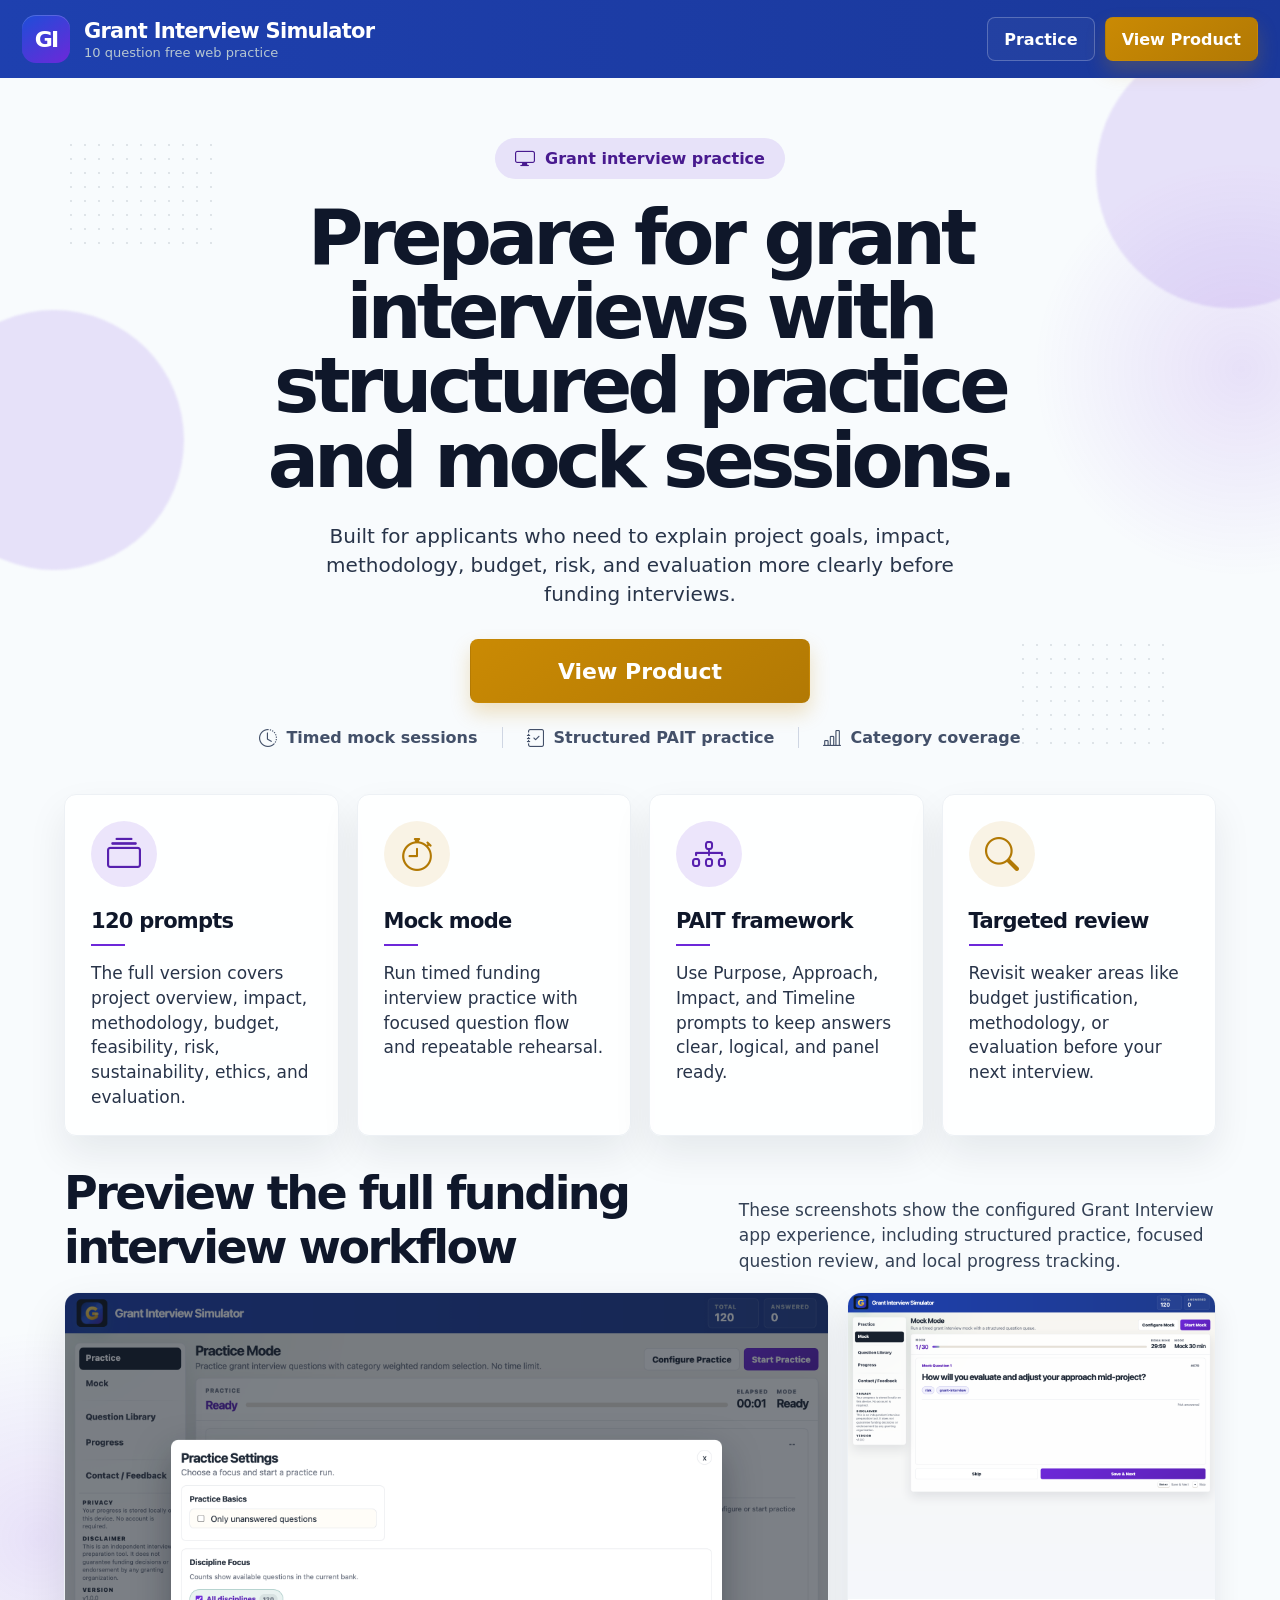
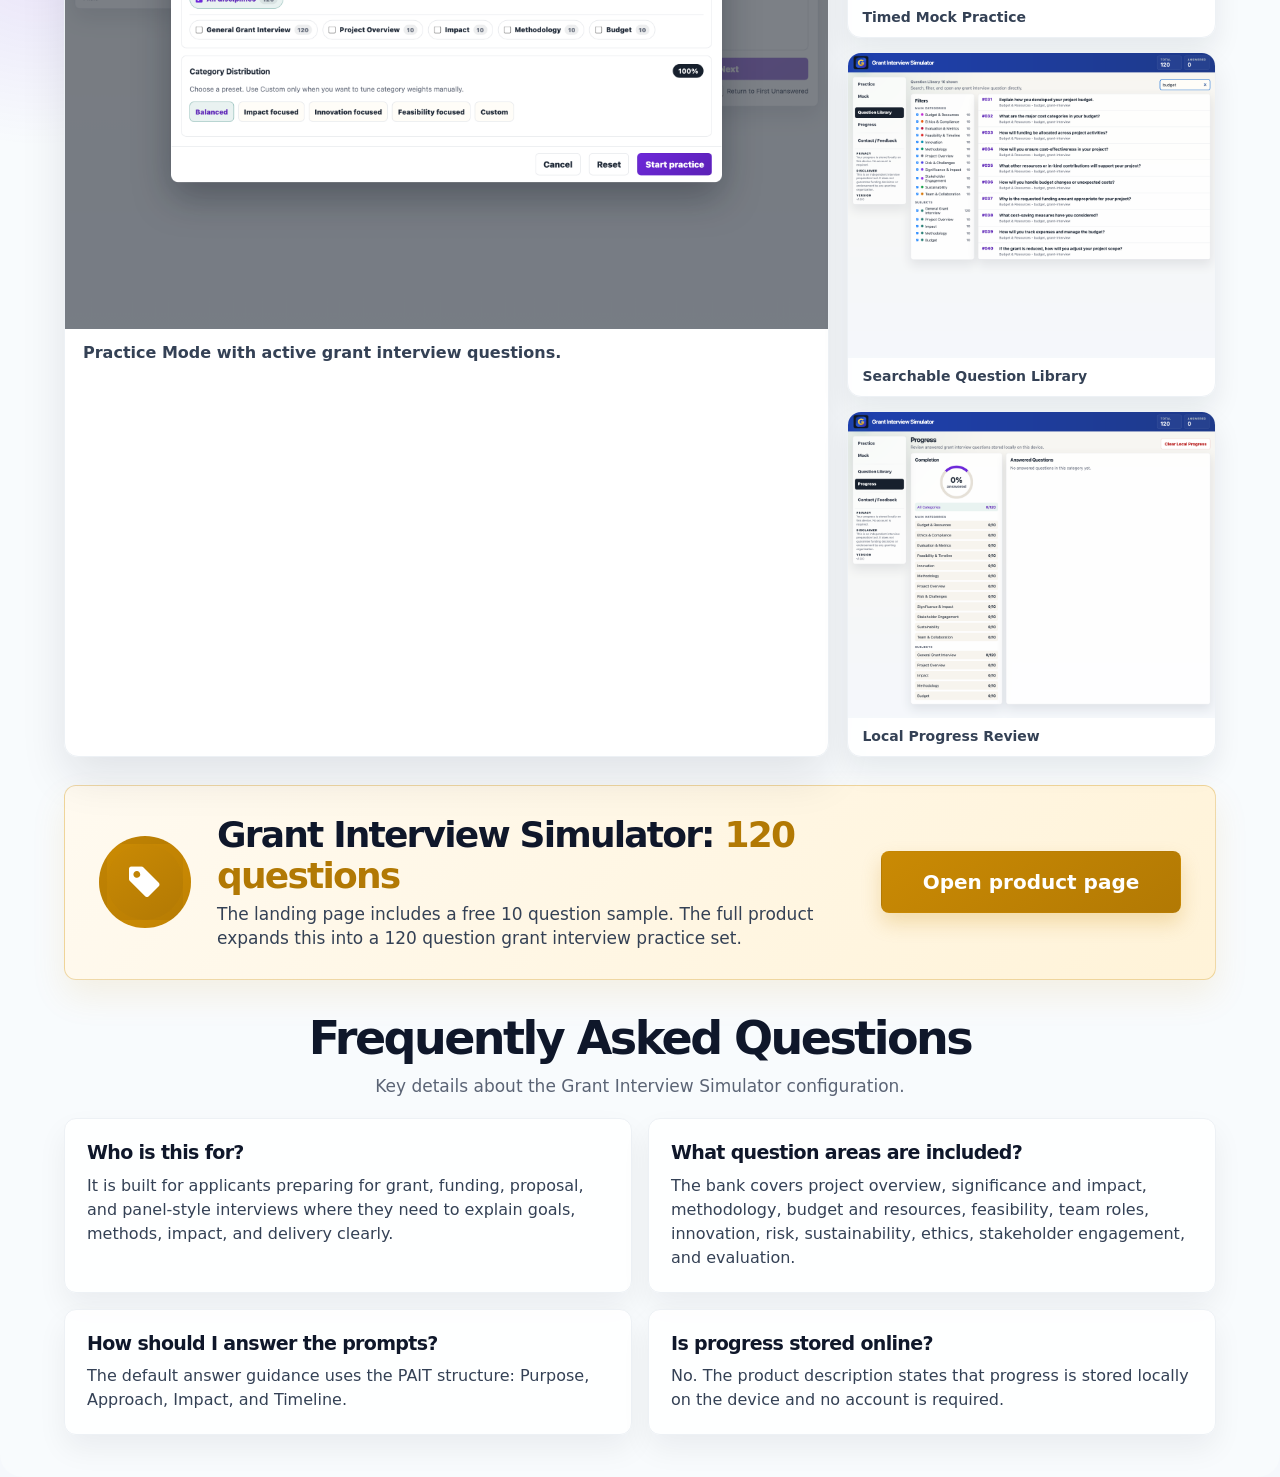
==== preview.html @ ff2d54c9 "init repo" ====
<!DOCTYPE html>
<html lang="en">
<head>
  <meta charset="UTF-8">
  <meta name="viewport" content="width=device-width, initial-scale=1.0">
  <link rel="stylesheet" href="https://cdn.jsdelivr.net/npm/bootstrap-icons@1.13.1/font/bootstrap-icons.min.css">
  <title>Grant Interview Simulator | Full Version Preview</title>
  <meta name="description" content="Preview the full Grant Interview Simulator with structured practice, category-based review, and broader funding interview coverage.">
  <link rel="canonical" href="https://example.com/grant-interview-simulator/preview.html">

  <meta property="og:title" content="Grant Interview Simulator Full Version">
  <meta property="og:description" content="See the grant interview practice product built for funding, proposal, and panel interview preparation.">
  <meta property="og:type" content="website">
  <meta property="og:url" content="https://example.com/grant-interview-simulator/preview.html">
  <meta property="og:image" content="https://example.com/grant-interview-simulator/preview-assets/practice-session.png">

  <meta name="twitter:card" content="summary_large_image">
  <meta name="twitter:title" content="Grant Interview Simulator Full Version">
  <meta name="twitter:description" content="Structured grant interview preparation with category coverage, question review, and repeatable mock practice.">
  <meta name="twitter:image" content="https://example.com/grant-interview-simulator/preview-assets/practice-session.png">

  <link rel="stylesheet" href="styles.css">

  <link rel="icon" href="favicon_io/favicon.ico" sizes="any">
  <link rel="icon" type="image/png" sizes="32x32" href="favicon_io/favicon-32x32.png">
  <link rel="icon" type="image/png" sizes="16x16" href="favicon_io/favicon-16x16.png">
  <link rel="apple-touch-icon" sizes="180x180" href="favicon_io/apple-touch-icon.png">
  <link rel="manifest" href="favicon_io/site.webmanifest">
  <meta name="theme-color" content="#1e40af">

  <script type="application/ld+json">
  {
    "@context": "https://schema.org",
    "@type": "SoftwareApplication",
    "name": "Grant Interview Simulator",
    "applicationCategory": "EducationalApplication",
    "operatingSystem": "Web, macOS, Windows",
    "description": "Preview the full Grant Interview Simulator with structured practice, category-based review, and broader funding interview coverage.",
    "url": "https://example.com/grant-interview-simulator/preview.html",
    "offers": {
      "@type": "Offer",
      "price": "0.00",
      "priceCurrency": "USD"
    }
  }
  </script>
</head>
<body data-page="preview">
  <div class="waitlist-page">
  <header class="topbar">
    <a class="brand" href="index.html" aria-label="Grant Interview Simulator">
      <span class="brand-mark">GI</span>
      <span>
        <strong>Grant Interview Simulator</strong>
        <small>10 question free web practice</small>
      </span>
    </a>

    <nav class="top-actions" aria-label="Primary navigation">
      <a class="button button-ghost" href="index.html">Practice</a>
      <a class="button button-warm" href="https://example.com/grant-interview-simulator">View Product</a>
    </nav>
  </header>

    <main class="waitlist-shell">
      <section class="waitlist-landing-hero" aria-label="Full version preview">
        <div class="hero-dot-field hero-dot-left" aria-hidden="true"></div>
        <div class="hero-dot-field hero-dot-right" aria-hidden="true"></div>
        <div class="hero-glow hero-glow-left" aria-hidden="true"></div>
        <div class="hero-glow hero-glow-right" aria-hidden="true"></div>

        <span class="client-badge">
          <i class="bi bi-display" aria-hidden="true"></i>
          Grant interview practice
        </span>

        <h1>Prepare for grant interviews with structured practice and mock sessions.</h1>
        <p>Built for applicants who need to explain project goals, impact, methodology, budget, risk, and evaluation more clearly before funding interviews.</p>

        <a class="button button-warm hero-cta" href="https://example.com/grant-interview-simulator">View Product</a>

        <div class="trust-row" aria-label="Product highlights">
          
          <span><i class="bi bi-clock-history" aria-hidden="true"></i> Timed mock sessions</span>
          <span><i class="bi bi-journal-check" aria-hidden="true"></i> Structured PAIT practice</span>
          <span><i class="bi bi-bar-chart-line" aria-hidden="true"></i> Category coverage</span>
        </div>
      </section>

      <section class="waitlist-feature-grid" aria-label="Full version features">
        
        <article class="waitlist-feature-card">
          <span class="feature-icon teal" aria-hidden="true">
            <i class="bi bi-collection"></i>
          </span>
          <h2>120 prompts</h2>
          <p>The full version covers project overview, impact, methodology, budget, feasibility, risk, sustainability, ethics, and evaluation.</p>
        </article>
        <article class="waitlist-feature-card">
          <span class="feature-icon gold" aria-hidden="true">
            <i class="bi bi-stopwatch"></i>
          </span>
          <h2>Mock mode</h2>
          <p>Run timed funding interview practice with focused question flow and repeatable rehearsal.</p>
        </article>
        <article class="waitlist-feature-card">
          <span class="feature-icon teal" aria-hidden="true">
            <i class="bi bi-diagram-3"></i>
          </span>
          <h2>PAIT framework</h2>
          <p>Use Purpose, Approach, Impact, and Timeline prompts to keep answers clear, logical, and panel ready.</p>
        </article>
        <article class="waitlist-feature-card">
          <span class="feature-icon gold" aria-hidden="true">
            <i class="bi bi-search"></i>
          </span>
          <h2>Targeted review</h2>
          <p>Revisit weaker areas like budget justification, methodology, or evaluation before your next interview.</p>
        </article>
      </section>

      <section class="product-preview-section" aria-label="Full version screenshots">
        <div class="preview-copy">
          <h2>Preview the full funding interview workflow</h2>
          <p>These screenshots show the configured Grant Interview app experience, including structured practice, focused question review, and local progress tracking.</p>
        </div>

        <div class="preview-showcase">
          <figure class="preview-main">
            <img src="preview-assets/practice-session.png" alt="Grant Interview Simulator practice mode showing a live funding interview question and answer guidance." loading="lazy">
            <figcaption>Practice Mode with active grant interview questions.</figcaption>
          </figure>

          <div class="preview-thumbs" aria-label="Additional full version screenshots">
            
            <figure>
              <img src="preview-assets/mock-configuration.png" alt="Grant Interview Simulator mock view showing structured timed practice." loading="lazy">
              <figcaption>Timed Mock Practice</figcaption>
            </figure>
            <figure>
              <img src="preview-assets/question-library.png" alt="Grant Interview Simulator question library filtered to budget questions." loading="lazy">
              <figcaption>Searchable Question Library</figcaption>
            </figure>
            <figure>
              <img src="preview-assets/progress-review.png" alt="Grant Interview Simulator progress page showing answered questions and category completion." loading="lazy">
              <figcaption>Local Progress Review</figcaption>
            </figure>
          </div>
        </div>
      </section>

      <section class="early-access-band" aria-label="Full version purchase">
        <div class="price-badge" aria-hidden="true">
          <i class="bi bi-tag-fill"></i>
        </div>

        <div>
          <h2>Grant Interview Simulator: <span>120 questions</span></h2>
          <p>The landing page includes a free 10 question sample. The full product expands this into a 120 question grant interview practice set.</p>
        </div>

        <a class="button button-warm price-cta" href="https://example.com/grant-interview-simulator">Open product page</a>
      </section>

      <section class="faq-section" aria-label="Frequently asked questions">
        <div class="faq-header">
          <h2>Frequently Asked Questions</h2>
          <p>Key details about the Grant Interview Simulator configuration.</p>
        </div>

        <div class="faq-grid">
          
          <article class="faq-card">
            <h3>Who is this for?</h3>
            <p>It is built for applicants preparing for grant, funding, proposal, and panel-style interviews where they need to explain goals, methods, impact, and delivery clearly.</p>
          </article>
          <article class="faq-card">
            <h3>What question areas are included?</h3>
            <p>The bank covers project overview, significance and impact, methodology, budget and resources, feasibility, team roles, innovation, risk, sustainability, ethics, stakeholder engagement, and evaluation.</p>
          </article>
          <article class="faq-card">
            <h3>How should I answer the prompts?</h3>
            <p>The default answer guidance uses the PAIT structure: Purpose, Approach, Impact, and Timeline.</p>
          </article>
          <article class="faq-card">
            <h3>Is progress stored online?</h3>
            <p>No. The product description states that progress is stored locally on the device and no account is required.</p>
          </article>
        </div>
      </section>
    </main>
  </div>
</body>
</html>
---- styles.css ----
:root {
  --bg: #f5f8fc;
  --surface: #ffffff;
  --panel: #ffffff;
  --ink: #0f172a;
  --muted: #5b6475;
  --line: #d9dee8;
  --nav: #1e40af;
  --nav-2: #1a389a;
  --accent: #6d28d9;
  --accent-strong: #481a8f;
  --accent-deep: #5720ae;
  --warm: #ca8a04;
  --warm-strong: #b27904;
  --warm-hover: #ca8a04;
  --warm-deep: #916303;
  --shadow: 0 22px 55px rgba(15, 23, 42, 0.08);
  --brand-gradient-start: #1d4ed8;
  --brand-gradient-end: #6d28d9;
  --progress-end: rgba(109, 40, 217, 0.45);
  --hero-accent-soft: rgba(109, 40, 217, 0.12);
  --hero-warm-soft: rgba(202, 138, 4, 0.1);
  --warm-shadow: rgba(202, 138, 4, 0.24);
  --warm-shadow-soft: rgba(202, 138, 4, 0.1);
  --warm-border: rgba(202, 138, 4, 0.3);
  --warm-ring: rgba(202, 138, 4, 0.18);
  --soft-warm-surface: #fffaf0;
  --soft-warm-surface-deep: #fff3d8;
  --note-surface: #fff7e6;
  --note-ink: #7b4c18;
  --preview-bg: #f8fbfd;
}

* {
  box-sizing: border-box;
}

html {
  scroll-behavior: smooth;
}

body {
  background:
    radial-gradient(circle at top left, var(--hero-accent-soft), transparent 34rem),
    radial-gradient(circle at top right, var(--hero-warm-soft), transparent 30rem),
    var(--bg);
  color: var(--ink);
  font-family: Inter, ui-sans-serif, system-ui, -apple-system, BlinkMacSystemFont, "Segoe UI", sans-serif;
  margin: 0;
}

a {
  color: inherit;
  text-decoration: none;
}

button,
input,
select {
  font: inherit;
}

h1,
h2,
h3,
p {
  margin-top: 0;
}

.topbar {
  align-items: center;
  background: linear-gradient(90deg, var(--nav), var(--nav-2));
  color: #fff;
  display: flex;
  gap: 24px;
  min-height: 78px;
  padding: 12px 22px;
  position: sticky;
  top: 0;
  z-index: 10;
}

.brand {
  align-items: center;
  display: inline-flex;
  gap: 14px;
  min-width: 0;
}

.brand-mark {
  align-items: center;
  background: linear-gradient(145deg, var(--brand-gradient-start), var(--brand-gradient-end));
  border-radius: 14px;
  box-shadow: inset 0 1px 0 rgba(255, 255, 255, 0.18);
  color: #ffffff;
  display: inline-flex;
  font-size: 22px;
  font-weight: 900;
  height: 48px;
  justify-content: center;
  letter-spacing: -0.08em;
  width: 48px;
}

.brand strong {
  display: block;
  font-size: 21px;
  letter-spacing: -0.035em;
}

.brand small {
  color: #b7c7d1;
  display: block;
  font-size: 13px;
  margin-top: 2px;
}

.top-actions {
  align-items: center;
  display: flex;
  gap: 10px;
  margin-left: auto;
}

.button {
  align-items: center;
  border: 1px solid transparent;
  border-radius: 8px;
  cursor: pointer;
  display: inline-flex;
  font-weight: 850;
  justify-content: center;
  min-height: 44px;
  padding: 10px 16px;
}

.button-primary {
  background: var(--accent);
  color: #fff;
}

.button-primary:hover {
  background: var(--accent-strong);
}

.button-warm {
  background: linear-gradient(145deg, var(--warm), var(--warm-strong));
  box-shadow: 0 10px 20px var(--warm-shadow);
  color: #fff;
}

.button-warm:hover {
  background: linear-gradient(145deg, var(--warm-hover), var(--warm-deep));
}

.button-outline,
.button-secondary {
  background: var(--soft-warm-surface);
  border-color: var(--line);
  color: var(--ink);
}

.button-ghost {
  background: rgba(255, 255, 255, 0.04);
  border-color: rgba(255, 255, 255, 0.24);
  color: #fff;
}

.button:disabled {
  cursor: default;
  opacity: 0.52;
}

.full-width {
  width: 100%;
}

.page-shell {
  margin: 0 auto;
  max-width: 1480px;
  padding: 22px;
}

.practice-card,
.side-card,
.waitlist-hero,
.feature-card {
  background: rgba(255, 255, 255, 0.86);
  border: 1px solid var(--line);
  border-radius: 10px;
  box-shadow: var(--shadow);
}

.eyebrow {
  color: var(--warm-strong);
  display: block;
  font-size: 12px;
  font-weight: 900;
  letter-spacing: 0.08em;
  margin: 0 0 10px;
  text-transform: uppercase;
}

.practice-layout {
  display: grid;
  gap: 18px;
  grid-template-columns: minmax(0, 1fr) 380px;
}

.practice-card {
  display: grid;
  grid-template-rows: auto minmax(420px, 1fr) auto;
  min-height: 610px;
  overflow: hidden;
}

.session-bar {
  align-items: center;
  border-bottom: 1px solid var(--line);
  display: grid;
  gap: 18px;
  grid-template-columns: minmax(260px, 1fr) auto auto;
  padding: 18px 22px;
}

.metric span {
  color: var(--muted);
  display: block;
  font-size: 11px;
  font-weight: 900;
  letter-spacing: 0.08em;
  margin-bottom: 4px;
  text-transform: uppercase;
}

.metric strong {
  display: block;
  font-size: 24px;
  letter-spacing: -0.04em;
}

.progress-metric {
  display: grid;
  gap: 8px 16px;
  grid-template-columns: auto minmax(120px, 1fr);
}

.progress-metric span {
  grid-column: 1 / -1;
}

.progress-metric strong {
  color: var(--accent-strong);
}

.progress-track {
  align-self: center;
  background: #e6eaf1;
  border-radius: 999px;
  height: 8px;
  overflow: hidden;
}

.progress-fill {
  background: linear-gradient(90deg, var(--accent), var(--progress-end));
  border-radius: inherit;
  height: 100%;
  width: 0;
}

.question-panel {
  border: 1px solid var(--line);
  border-radius: 9px;
  display: grid;
  grid-template-rows: auto auto auto minmax(0, 1fr) auto;
  margin: 18px 22px;
  min-height: 0;
  padding: 24px;
}

.question-meta,
.question-footer {
  align-items: center;
  color: var(--muted);
  display: flex;
  font-size: 13px;
  font-weight: 800;
  gap: 12px;
  justify-content: space-between;
}

.question-meta span:first-child {
  color: var(--accent-strong);
}

.question-panel h1 {
  font-size: clamp(28px, 3vw, 42px);
  letter-spacing: -0.05em;
  line-height: 1.08;
  margin: 18px 0;
}

.question-note {
  background: var(--note-surface);
  border-left: 4px solid var(--warm);
  border-radius: 6px;
  color: var(--note-ink);
  padding: 10px 12px;
}

.tag-list {
  display: flex;
  flex-wrap: wrap;
  gap: 8px;
  margin-bottom: 18px;
}

.tag-chip {
  --chip-color: var(--accent);
  background: color-mix(in srgb, var(--chip-color) 8%, white);
  border: 1px solid color-mix(in srgb, var(--chip-color) 28%, var(--line));
  border-radius: 999px;
  color: color-mix(in srgb, var(--chip-color) 68%, black);
  font-size: 13px;
  font-weight: 800;
  padding: 6px 11px;
}

.answer-angle {
  border-top: 1px solid var(--line);
  margin-top: 14px;
  padding-top: 16px;
}

.answer-angle h2 {
  color: var(--accent-strong);
  font-size: 15px;
  margin-bottom: 8px;
}

.answer-angle ul {
  color: #343b46;
  line-height: 1.5;
  margin-bottom: 0;
  padding-left: 20px;
}

.question-footer {
  border-top: 1px solid var(--line);
  padding-top: 12px;
}

.practice-controls {
  display: grid;
  gap: 12px;
  grid-template-columns: 1fr 1fr 1.2fr;
  padding: 0 22px 22px;
}

.side-stack {
  display: grid;
  gap: 14px;
}

.side-card {
  padding: 20px;
}

.side-card h2,
.feature-card h2 {
  font-size: 20px;
  letter-spacing: -0.035em;
  margin-bottom: 14px;
}

.distribution-list {
  display: grid;
  gap: 10px;
}

.distribution-row {
  align-items: center;
  display: grid;
  gap: 10px;
  grid-template-columns: 10px minmax(0, 1fr) auto;
}

.category-dot {
  background: var(--category-color);
  border-radius: 999px;
  height: 10px;
  width: 10px;
}

.distribution-row span:nth-child(2) {
  color: #303846;
  font-weight: 750;
}

.marked-list {
  color: var(--muted);
  display: grid;
  gap: 8px;
}

.marked-item {
  background: #fff;
  border: 1px solid var(--line);
  border-radius: 8px;
  padding: 10px;
}

.marked-item strong {
  color: var(--accent-strong);
  display: block;
  margin-bottom: 4px;
}

.full-card {
  background: linear-gradient(180deg, var(--soft-warm-surface), var(--soft-warm-surface-deep));
}

.footer-note {
  color: var(--muted);
  font-size: 13px;
  padding: 8px 22px 24px;
  text-align: center;
}

.waitlist-page {
  background:
    radial-gradient(circle at 3% 50%, var(--hero-accent-soft), transparent 13rem),
    radial-gradient(circle at 97% 12%, var(--hero-accent-soft), transparent 13rem),
    var(--preview-bg);
  border-radius: 0 0 22px 22px;
  min-height: 100vh;
  overflow: hidden;
}

.waitlist-shell {
  margin: 0 auto;
  max-width: 1320px;
  padding: 52px clamp(22px, 5vw, 66px) 42px;
  position: relative;
}

.waitlist-landing-hero {
  display: grid;
  justify-items: center;
  padding: 8px 0 38px;
  position: relative;
  text-align: center;
}

.hero-dot-field {
  background-image: radial-gradient(rgba(71, 85, 105, 0.22) 1px, transparent 1px);
  background-size: 14px 14px;
  height: 112px;
  opacity: 0.65;
  pointer-events: none;
  position: absolute;
  width: 150px;
}

.hero-dot-left {
  left: 0;
  top: 8px;
}

.hero-dot-right {
  bottom: 36px;
  right: 50px;
}

.hero-glow {
  background: var(--hero-accent-soft);
  border-radius: 999px;
  filter: blur(1px);
  pointer-events: none;
  position: absolute;
}

.hero-glow-left {
  height: 260px;
  left: -140px;
  top: 180px;
  width: 260px;
}

.hero-glow-right {
  height: 270px;
  right: -150px;
  top: -92px;
  width: 270px;
}

.client-badge {
  align-items: center;
  background: var(--hero-accent-soft);
  border-radius: 999px;
  color: var(--accent-strong);
  display: inline-flex;
  font-weight: 900;
  gap: 10px;
  margin-bottom: 22px;
  padding: 10px 20px;
}

.client-badge .bi {
  font-size: 20px;
  line-height: 1;
}

.waitlist-landing-hero h1 {
  font-size: clamp(42px, 6vw, 76px);
  letter-spacing: -0.065em;
  line-height: 0.98;
  margin: 0 auto 24px;
  max-width: 780px;
}

.waitlist-landing-hero p {
  color: #283449;
  font-size: 20px;
  line-height: 1.45;
  margin: 0 auto 30px;
  max-width: 650px;
}

.hero-cta {
  font-size: 22px;
  min-height: 64px;
  min-width: 340px;
}

.trust-row {
  align-items: center;
  color: #435069;
  display: flex;
  flex-wrap: wrap;
  font-weight: 750;
  gap: 0;
  justify-content: center;
  margin-top: 24px;
}

.trust-row span {
  align-items: center;
  display: inline-flex;
  gap: 9px;
  padding: 0 24px;
}

.trust-row .bi {
  font-size: 18px;
}

.trust-row span + span {
  border-left: 1px solid #cfd6e3;
}

.waitlist-feature-grid {
  display: grid;
  gap: 18px;
  grid-template-columns: repeat(4, minmax(0, 1fr));
  margin-top: 8px;
}

.waitlist-feature-card {
  background: rgba(255, 255, 255, 0.92);
  border: 1px solid #edf1f5;
  border-radius: 12px;
  box-shadow: 0 18px 38px rgba(15, 23, 42, 0.08);
  min-height: 230px;
  padding: 26px;
}

.feature-icon {
  align-items: center;
  border-radius: 999px;
  display: inline-flex;
  font-size: 34px;
  font-weight: 900;
  height: 66px;
  justify-content: center;
  margin-bottom: 22px;
  width: 66px;
}

.feature-icon .bi,
.price-badge .bi {
  line-height: 1;
}

.feature-icon.teal {
  background: var(--hero-accent-soft);
  color: var(--accent-deep);
}

.feature-icon.gold {
  background: var(--hero-warm-soft);
  color: var(--warm-strong);
}

.waitlist-feature-card h2 {
  font-size: 21px;
  letter-spacing: -0.035em;
  margin-bottom: 28px;
  position: relative;
}

.waitlist-feature-card h2::after {
  background: var(--accent);
  bottom: -13px;
  content: "";
  height: 2px;
  left: 0;
  position: absolute;
  width: 34px;
}

.waitlist-feature-card p {
  color: #283449;
  font-size: 17px;
  line-height: 1.45;
  margin: 0;
}

.product-preview-section {
  margin-top: 30px;
}

.preview-copy {
  align-items: end;
  display: grid;
  gap: 24px;
  grid-template-columns: minmax(0, 0.75fr) minmax(280px, 0.55fr);
  margin-bottom: 18px;
}

.preview-copy h2 {
  font-size: clamp(30px, 4vw, 46px);
  letter-spacing: -0.055em;
  margin: 0;
}

.preview-copy p {
  color: #344155;
  font-size: 17px;
  line-height: 1.5;
  margin: 0;
}

.preview-showcase {
  display: grid;
  gap: 18px;
  grid-template-columns: minmax(0, 1.35fr) minmax(300px, 0.65fr);
}

.preview-showcase.single-column {
  grid-template-columns: 1fr;
}

.preview-showcase figure {
  margin: 0;
}

.preview-main,
.preview-thumbs figure {
  background: rgba(255, 255, 255, 0.94);
  border: 1px solid #edf1f5;
  border-radius: 14px;
  box-shadow: 0 20px 45px rgba(15, 23, 42, 0.10);
  overflow: hidden;
}

.preview-main img,
.preview-thumbs img {
  display: block;
  height: auto;
  width: 100%;
}

.preview-main figcaption,
.preview-thumbs figcaption {
  color: #344155;
  font-weight: 850;
  padding: 14px 18px 16px;
}

.preview-placeholder {
  align-items: center;
  color: var(--muted);
  display: grid;
  font-size: 18px;
  min-height: 280px;
  padding: 32px;
  place-items: center;
  text-align: center;
}

.preview-thumbs {
  display: grid;
  gap: 14px;
}

.preview-thumbs figure {
  box-shadow: 0 14px 28px rgba(15, 23, 42, 0.08);
}

.preview-thumbs figcaption {
  font-size: 14px;
  padding: 10px 14px 12px;
}

.early-access-band {
  align-items: center;
  background: linear-gradient(135deg, var(--soft-warm-surface), var(--soft-warm-surface-deep));
  border: 1px solid var(--warm-border);
  border-radius: 12px;
  box-shadow: 0 16px 35px var(--warm-shadow-soft);
  display: grid;
  gap: 26px;
  grid-template-columns: auto minmax(0, 1fr) minmax(220px, 300px);
  margin-top: 28px;
  padding: 28px 34px;
}

.price-badge {
  align-items: center;
  background: linear-gradient(145deg, var(--warm), var(--warm-strong));
  border: 8px solid var(--warm-ring);
  border-radius: 999px;
  color: #fff;
  display: inline-flex;
  font-size: 36px;
  font-weight: 900;
  height: 92px;
  justify-content: center;
  width: 92px;
}

.early-access-band h2 {
  font-size: clamp(28px, 3vw, 36px);
  letter-spacing: -0.05em;
  margin-bottom: 6px;
}

.early-access-band h2 span {
  color: var(--warm-strong);
}

.early-access-band p {
  color: #344155;
  font-size: 17px;
  line-height: 1.45;
  margin: 0;
}

.price-cta {
  font-size: 20px;
  min-height: 62px;
}

.faq-section {
  margin-top: 34px;
}

.faq-header {
  margin: 0 auto 18px;
  max-width: 760px;
  text-align: center;
}

.faq-header h2 {
  font-size: clamp(30px, 4vw, 46px);
  letter-spacing: -0.055em;
  line-height: 1.05;
  margin-bottom: 12px;
}

.faq-header p {
  color: var(--muted);
  font-size: 17px;
  line-height: 1.5;
  margin: 0 auto;
}

.faq-grid {
  display: grid;
  gap: 16px;
  grid-template-columns: repeat(2, minmax(0, 1fr));
}

.faq-card {
  background: rgba(255, 255, 255, 0.92);
  border: 1px solid #edf1f5;
  border-radius: 12px;
  box-shadow: 0 14px 30px rgba(15, 23, 42, 0.06);
  padding: 22px;
}

.faq-card h3 {
  font-size: 19px;
  letter-spacing: -0.035em;
  line-height: 1.2;
  margin-bottom: 10px;
}

.faq-card p {
  color: #344155;
  font-size: 16px;
  line-height: 1.5;
  margin: 0;
}

@media (max-width: 980px) {
  .practice-layout,
  .waitlist-hero {
    grid-template-columns: 1fr;
  }

  .waitlist-feature-grid,
  .preview-copy,
  .preview-showcase,
  .early-access-band,
  .faq-grid {
    grid-template-columns: 1fr;
  }

  .price-cta,
  .hero-cta {
    width: 100%;
  }
}

@media (max-width: 720px) {
  .topbar,
  .top-actions {
    align-items: stretch;
    flex-direction: column;
  }

  .top-actions {
    margin-left: 0;
    width: 100%;
  }

  .page-shell {
    padding: 14px;
  }

  .session-bar,
  .practice-controls {
    grid-template-columns: 1fr;
  }

  .practice-card {
    display: block;
    min-height: 0;
  }

  .question-panel {
    display: block;
    min-height: 330px;
  }

  .question-panel h1 {
    font-size: 28px;
  }

  .waitlist-shell {
    padding: 34px 16px 28px;
  }

  .waitlist-landing-hero h1 {
    font-size: 42px;
  }

  .waitlist-landing-hero p {
    font-size: 18px;
  }

  .trust-row {
    align-items: stretch;
    flex-direction: column;
    gap: 10px;
  }

  .trust-row span {
    padding: 0;
  }

  .trust-row span + span {
    border-left: 0;
  }

  .early-access-band {
    padding: 22px;
  }

  .hero-cta {
    min-width: 0;
  }
}
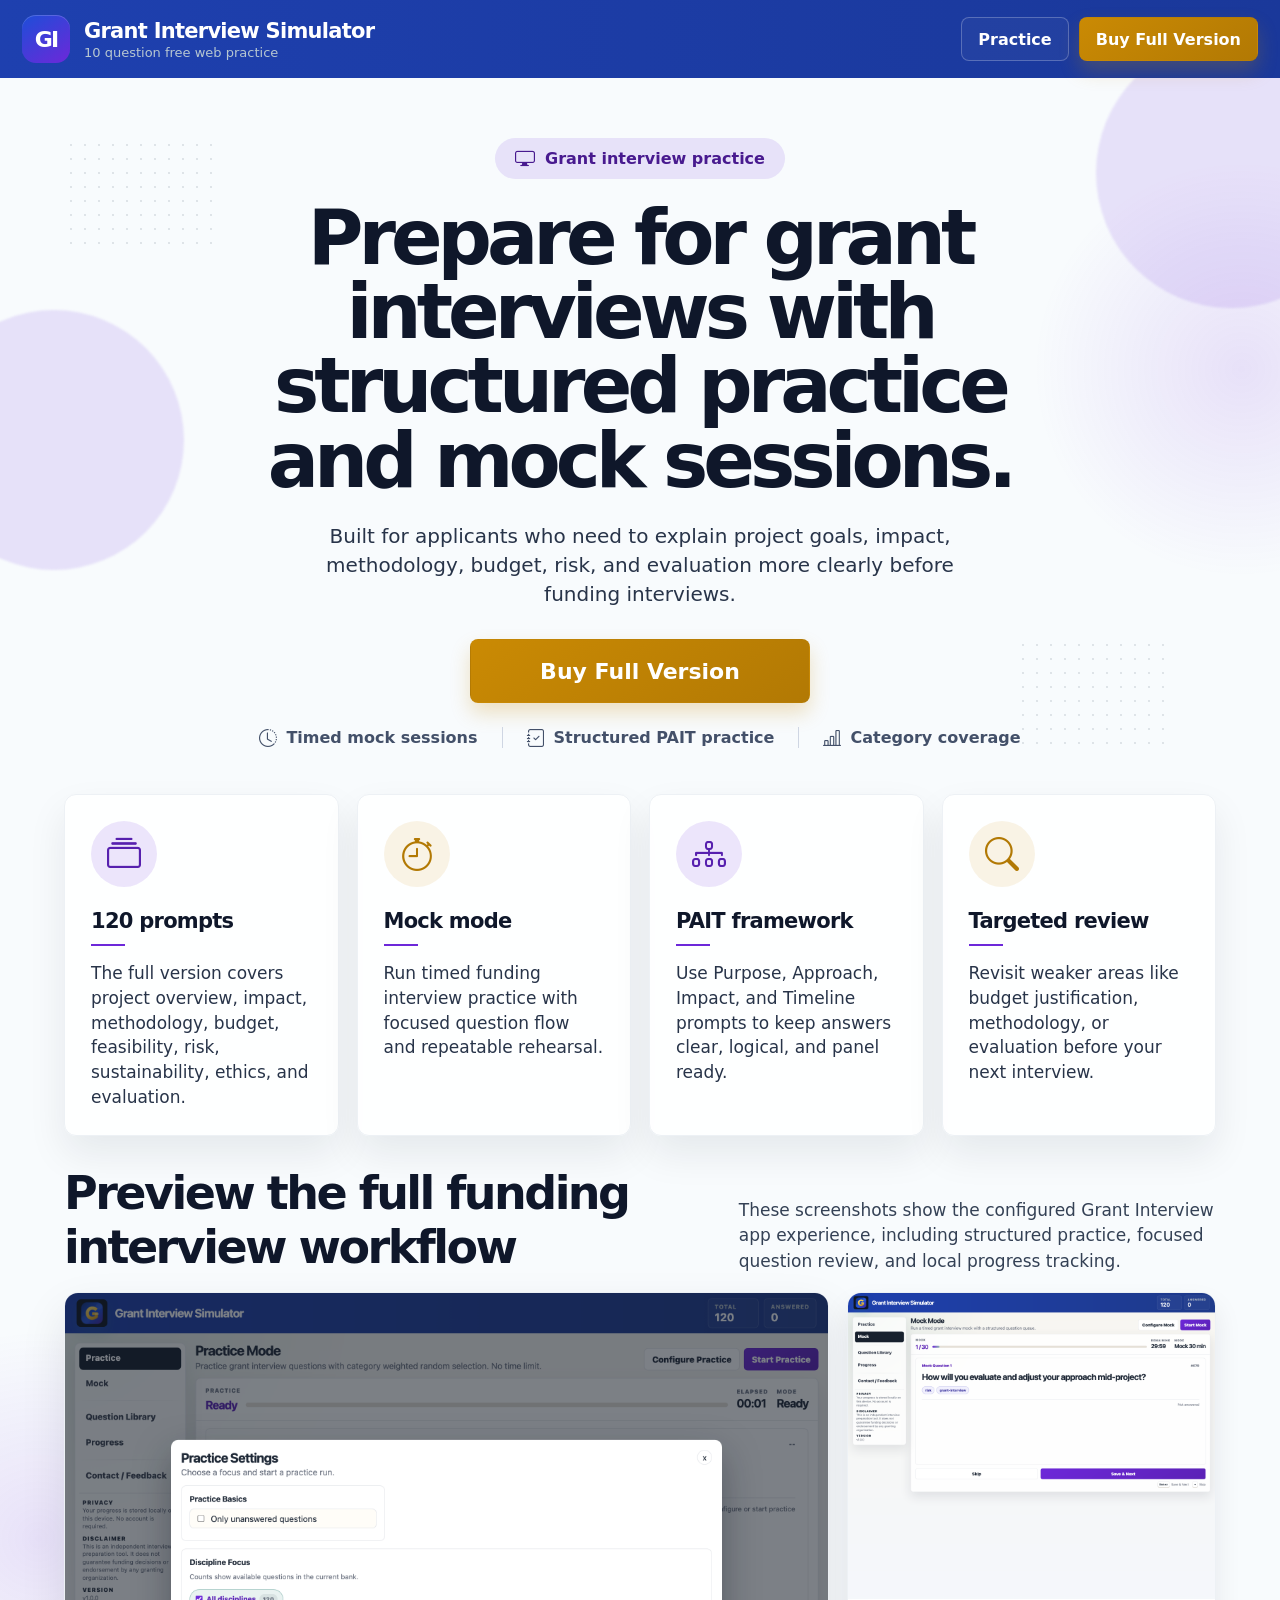
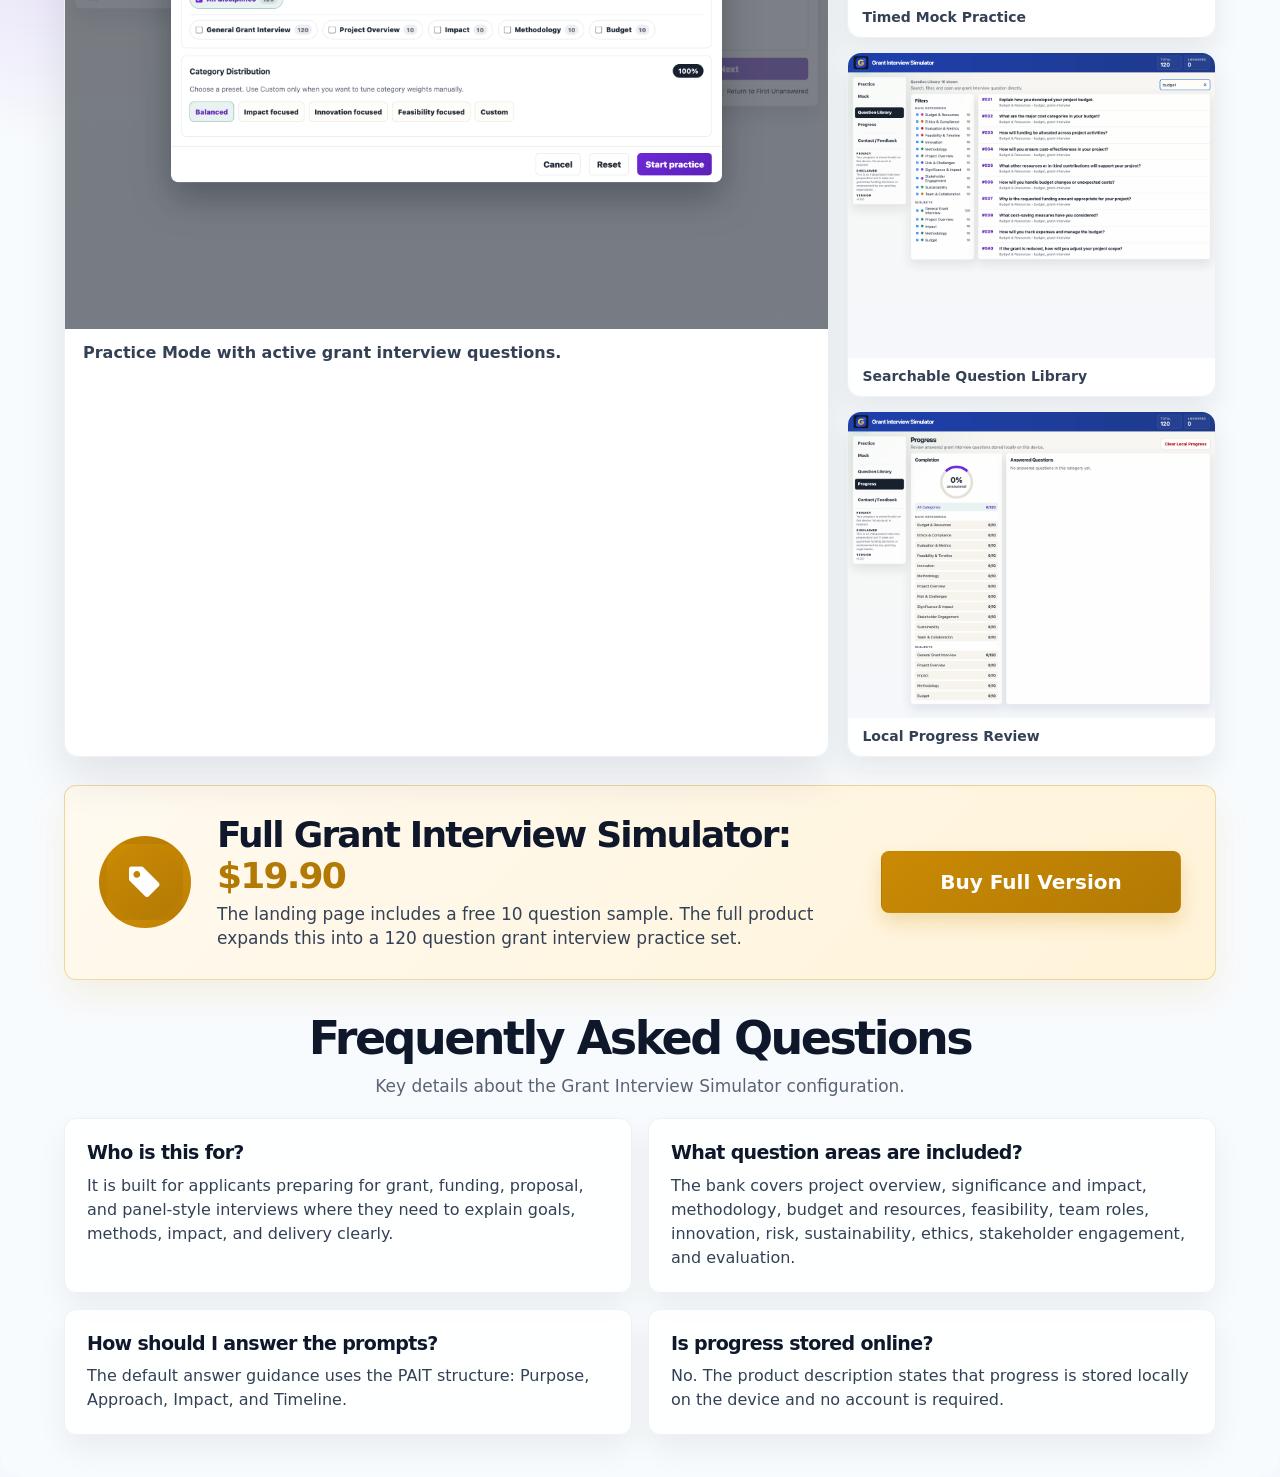
==== commit 076f5d30: "Update preview.html" ====
--- a/preview.html
+++ b/preview.html
@@ -58,7 +58,7 @@
 
     <nav class="top-actions" aria-label="Primary navigation">
       <a class="button button-ghost" href="index.html">Practice</a>
-      <a class="button button-warm" href="https://example.com/grant-interview-simulator">View Product</a>
+      <a class="button button-warm" href="https://example.com/grant-interview-simulator">Buy Full Version</a>
     </nav>
   </header>
 
@@ -77,7 +77,7 @@
         <h1>Prepare for grant interviews with structured practice and mock sessions.</h1>
         <p>Built for applicants who need to explain project goals, impact, methodology, budget, risk, and evaluation more clearly before funding interviews.</p>
 
-        <a class="button button-warm hero-cta" href="https://example.com/grant-interview-simulator">View Product</a>
+        <a class="button button-warm hero-cta" href="https://example.com/grant-interview-simulator">Buy Full Version</a>
 
         <div class="trust-row" aria-label="Product highlights">
           
@@ -155,11 +155,11 @@
         </div>
 
         <div>
-          <h2>Grant Interview Simulator: <span>120 questions</span></h2>
+          <h2>Full Grant Interview Simulator: <span>$19.90</span></h2>
           <p>The landing page includes a free 10 question sample. The full product expands this into a 120 question grant interview practice set.</p>
         </div>
 
-        <a class="button button-warm price-cta" href="https://example.com/grant-interview-simulator">Open product page</a>
+        <a class="button button-warm price-cta" href="https://example.com/grant-interview-simulator">Buy Full Version</a>
       </section>
 
       <section class="faq-section" aria-label="Frequently asked questions">
